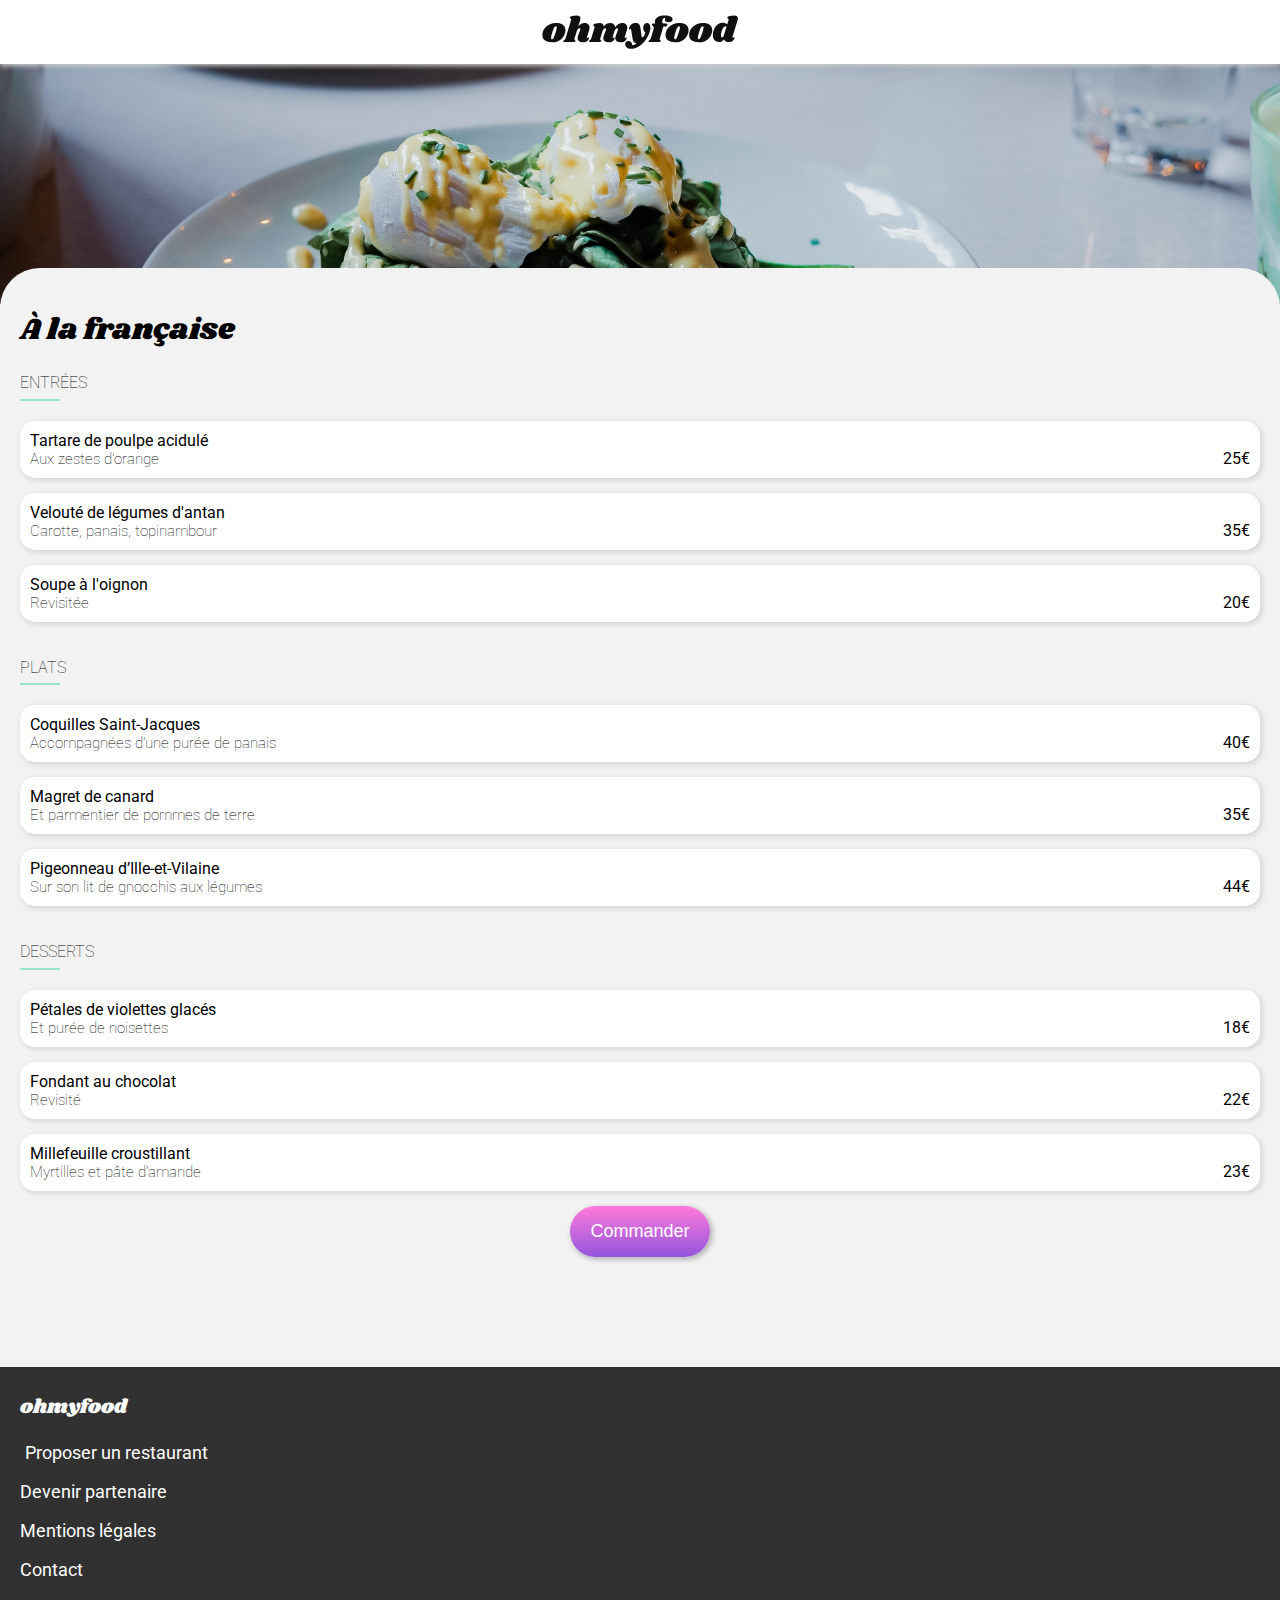
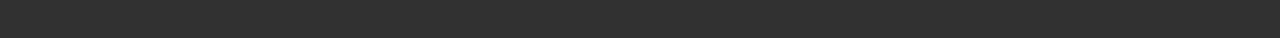
==== a la française.html @ 392450e6 "add all menu" ====
<!DOCTYPE html>
<html>


<head>
<link rel="preconnect" href="https://fonts.googleapis.com">
<link rel="preconnect" href="https://fonts.gstatic.com" crossorigin>
<link href="https://fonts.googleapis.com/css2?family=Roboto:wght@100;300;400;500;700&family=Shrikhand&display=swap" rel="stylesheet">
<link href="style.css" rel="stylesheet" type="text/css">
<link rel="stylesheet" href="https://cdnjs.cloudflare.com/ajax/libs/font-awesome/6.2.0/css/all.min.css" integrity="sha512-xh6O/CkQoPOWDdYTDqeRdPCVd1SpvCA9XXcUnZS2FmJNp1coAFzvtCN9BmamE+4aHK8yyUHUSCcJHgXloTyT2A==" crossorigin="anonymous" referrerpolicy="no-referrer" />
<meta name="viewport" content="width=device-width, initial-scale=1.0">
</head>

<body>
<header>
    <a href="index.html"><i class="fa-solid fa-arrow-left"></i></a>
    <img src="images/ohmyfood.svg">
</header>

<main>
    <section>
        <img class="image_menu" src="images/a_la_francaise.jpg" alt="À la française">
    </section> 

    <section class="carte">
        <div class="menutitle">
            À la française<i class="fa-regular fa-heart"></i>
        </div>

        <h4>Entrées</h4>
        <span class="trait"></span>

        <div class="menuplat delay1" type="button">
        <div class="menuelements">
            <div class="menutitres">
                <div>Tartare de poulpe acidulé</div> 
                <div class="menulite">Aux zestes d'orange</div>
            </div>
            <span class="menumontant">25€</span>
            <div class="menucheck"><i class="fa-solid fa-circle-check"></i></div>
        </div>
        </div>

        <div class="menuplat delay2" type="button">
        <div class="menuelements">
                <div class="menutitres">
                    <div>Velouté de légumes d'antan</div> 
                    <div class="menulite">Carotte, panais, topinambour</div>
                </div>
                <span class="menumontant">35€</span>
                <div class="menucheck"><i class="fa-solid fa-circle-check"></i></div>
        </div>
        </div>

        <div class="menuplat delay3" type="button">
        <div class="menuelements">
            <div class="menutitres">
                <div>Soupe à l'oignon</div> 
                <div class="menulite">Revisitée</div>
            </div>
            <span class="menumontant">20€</span>
            <div class="menucheck"><i class="fa-solid fa-circle-check"></i></div>
        </div>
        </div>
                
        <h4>Plats</h4>
        <span class="trait"></span>

        <div class="menuplat delay5" type="button">
            <div class="menuelements">
                <div class="menutitres">
                    <div>Coquilles Saint-Jacques</div> 
                    <div class="menulite">Accompagnées d'une purée de panais</div>
                </div>
                <span class="menumontant">40€</span>
                <div class="menucheck"><i class="fa-solid fa-circle-check"></i></div>
        </div>
        </div>

        <div class="menuplat delay6" type="button">
            <div class="menuelements">
                <div class="menutitres">
                    <div>Magret de canard</div> 
                    <div class="menulite">Et parmentier de pommes de terre</div>
                </div>
                <span class="menumontant">35€</span>
                <div class="menucheck"><i class="fa-solid fa-circle-check"></i></div>
        </div>
        </div>

        <div class="menuplat delay7" type="button">
            <div class="menuelements">
                <div class="menutitres">
                    <div>Pigeonneau d’Ille-et-Vilaine</div> 
                    <div class="menulite">Sur son lit de gnocchis aux légumes</div>
                </div>
                <span class="menumontant">44€</span>
                <div class="menucheck"><i class="fa-solid fa-circle-check"></i></div>
        </div>
        </div>

        <h4>Desserts</h4>
        <span class="trait"></span>

        <div class="menuplat delay8" type="button">
            <div class="menuelements">
                <div class="menutitres">
                    <div>Pétales de violettes glacés</div> 
                    <div class="menulite">Et purée de noisettes</div>
                </div>
                <span class="menumontant">18€</span>
                <div class="menucheck"><i class="fa-solid fa-circle-check"></i></div>
        </div>
        </div>

        <div class="menuplat delay9" type="button">
            <div class="menuelements">
                <div class="menutitres">
                    <div>Fondant au chocolat</div> 
                    <div class="menulite">Revisité</div>
                </div>
                <span class="menumontant">22€</span>
                <div class="menucheck"><i class="fa-solid fa-circle-check"></i></div>
        </div>
        </div>

        <div class="menuplat delay10" type="button">
            <div class="menuelements">
                <div class="menutitres">
                    <div>Millefeuille croustillant</div> 
                    <div class="menulite">Myrtilles et pâte d’amande</div>
                </div>
                <span class="menumontant">23€</span>
                <div class="menucheck"><i class="fa-solid fa-circle-check"></i></div>
        </div>
        </div>

    <button class="mainbutton" type="button">
        Commander
    </button>
</main>

<footer>
    <p class="footertitle">ohmyfood<p>
    <p>
        <i class="fa-solid fa-utensils"></i> Proposer un restaurant
    </p>
    <p>
        <i class="fa-solid fa-handshake-angle"></i> Devenir partenaire
    </p>
    <p>
        Mentions légales
    </p>
    <p>
        Contact
    </p>
</footer>

</body>
</html>
---- style.css ----
body{
    width: 100%;
    margin: 0px;
    padding: 0px;
    background-color: rgb(242, 242, 242);
    font-family: 'Roboto', sans-serif;
    overflow-x: hidden;
}

header{
    width: 100%;
    margin: 0px;
    padding-top: 15px;
    padding-bottom: 15px;
    background-color: white;
    box-shadow: 0px 2px 5px 0px rgb(206, 206, 206) ;
    display: flex;
    align-items: center;
    justify-content: center;
    position: relative;
}

main{
    width: 100%;
}

.localisation{
    width:auto;
    padding-top: 20px;
    padding-bottom: 20px;
    text-align: center;
    background-color: rgb(233, 232, 232);
    font-size: 18px;
}

h1{
    text-align: center;
    font-size: 27px;
    font-weight: 700;
    padding: 20px 50px 0px 50px;
}

h2{
    padding-left: 20px;
    padding-top: 20px;
}

h4{
    font-weight: 100;
    text-transform: uppercase;
}

.element1{
    padding-bottom: 15px;
    padding-right: 20px;
    padding-left: 20px;
    text-align: center;
    font-weight:100;
    font-size: 20px;
}

.mainbutton{
    display: block;
    background: linear-gradient(#FF79DA, #9356DC);
    text-align: center;
    color: white;
    border-radius: 40px;
    border: 0ch;
    padding: 15px 20px 15px 20px;
    width: auto;
    margin-left: auto;
    margin-right: auto;
    margin-bottom: 40px;
    font-size: 18px;
    box-shadow: 2px 2px 5px 1px rgb(185, 185, 185);
}

.mainbutton:hover{
    background: linear-gradient(#ffa5e5, #a578db);
    box-shadow: 10px 10px 5px 1px rgb(185, 185, 185);
}

.fonctionnement{
    display:flex;
    flex-direction: column;
    justify-content: center;
    background-color: white;
    padding-bottom: 20px;
}

.secondbutton{
    position: relative;
    background: rgb(246, 246, 246);
    width: 300px;
    border-radius: 20px;
    border: 0px;
    padding: 5px 25px 5px 25px;
    box-shadow: 2px 2px 5px 1px rgb(185, 185, 185);
    margin: auto;
    margin-bottom: 20px;
}

.troisiemebutton{
    position: relative;
    background: rgb(235, 234, 250);
    width: 300px;
    border-radius: 20px;
    border: 0px;
    padding: 5px 25px 5px 25px;
    box-shadow: 2px 2px 5px 1px rgb(185, 185, 185);
    margin: auto;
    margin-bottom: 20px;
}

.fonctionnementchiffre{
    position: absolute;
    left: -15px; top: 0px;
    background-color: #9356DC;
    height: 18px;
    width: 18px;
    border-radius: 50%;
    color: white;
    padding: 5px;
}

.fa-store{
    color: #9356DC;
}

.fonctionnementpicto{
    position: absolute;
    margin-left: -110px;
    margin-top: 15px;
}

.fonctionnementtexte{
    margin-left: 20px;
    font-size: 15px;
}

.restaurants{
    display: flex;
    flex-direction:row;
    justify-content: space-between;
    flex-wrap: wrap;
    margin: 0;
    padding: 0;
    width: 100%;
}

.card {
    position: relative;
    background-color: white;
    box-shadow: 0px 2px 5px 0px rgb(206, 206, 206);
    border-radius: 10px;
    margin: 10px 20px 20px 20px;
    display: block;
    width: 100%;
}

.card img{
    border-radius: 10px 10px 0px 0px;
    object-fit: cover; 
    width: 100%;
    height: 200px;
}

.cardresto{
    margin: 10px 0px 10px 20px;
    font-weight: 700;
    font-size: 20px;
    position:relative;
}

.cardville{
    margin: 10px 0px 10px 20px;
    font-weight: 300;
    font-size: 18px;
}

.card h3{
    padding-left: 20px;
    font-size: 17px;
    font-weight: bold;
}

.nouveau{
    position: absolute;
    top: 10px; right: 10px;
    background-color:#99E2D0;
    color: #007b5c;
    border-radius: 2px;
    padding: 5px;
    text-align: center;
    font-size: 13px;
    font-weight: 700;
}

.coeurmenu1{
    position: absolute;
    font-size: 30px;
    right: 30px; top: 4px;
}

.coeurmenu2{
    position: absolute;
    font-size: 30.5px;
    right: 30px; top: 4px;
    color: transparent;
    background-image: linear-gradient(#ffa5e5, #a578db);
    background-clip: text;
    -webkit-background-clip: text;
    opacity: 0;
}

.coeurmenu2:hover{
    opacity: 1;
    transition: all 600ms ;
}

.footertitle{
    font-size: 20px;
    font-family:'Shrikhand', cursive;
}

.fa-utensils{
    margin-right: 5px;
    font-size: 15px;
}

.fa-handshake-angle{
    font-size: 15px;
}
.fa-location-dot{
    margin-right: 10px;
}

.image_menu{
    position: relative;
    z-index: -1;
    height: 240px;
    width: 100%;
    object-fit: cover;
}

.carte{
    display: flex;
    flex-direction: column;
    justify-content: center;
    position: relative;
    bottom: 40px;
    z-index: 2;
    border: 0px;
    border-radius: 40px 40px 0px 0px;
    padding-top: 20px;
    padding-left: 20px;
    padding-right: 20px;
    background-color: rgb(242, 242, 242);
}

.menutitle{
    display:flex;
    flex-direction: row;
    justify-content: space-between;
    margin-top: 20px;
    font-size: 30px;
    font-family:'Shrikhand', cursive;
}

.menuplat{
    background-color: white;
    border-radius: 15px;
    margin: 0px 0px 15px 0px;
    box-shadow: 2px 2px 5px 1px rgb(216, 216, 216);
    animation: appear 2s;
    animation-fill-mode: both;
}

.menuelements{
    display: flex;
    overflow: hidden;
}

.menutitres{
    padding: 10px;
    overflow: hidden;
    white-space: nowrap;
    text-overflow: ellipsis;
}

.menulite{
    font-size: 15px;
    font-weight: 100;
    overflow: hidden;
    white-space: nowrap;
    text-overflow: ellipsis;
}

.menumontant{
    margin-left: auto;
    padding: 10px;
    display: flex;
    align-items: flex-end;
}

.menucheck{
    display: grid;
    place-items: center;
    background-color: #99E2D0;
    border-radius: 0px 15px 15px 0px;
    margin-right: -50px;
    width: 50px;    
}

.menuelements:hover .menucheck{
    margin-right: 0px;
    transition: all 400ms;
}

.fa-circle-check{
    color: white;
}

.menuelements:hover .fa-circle-check{
    animation: quarterspin 1000ms ease;
}

@keyframes quarterspin{
    0%{
        rotate: -150deg;
    }
    100%{
        rotate: 0deg;
    }
}


.delay1{
    animation-delay: 0.2s;
}

.delay2{
    animation-delay: 0.4s;
}

.delay3{
    animation-delay: 0.6s;
}

.delay4{
    animation-delay: 0.8s;
}

.delay5{
    animation-delay: 1s;
}

.delay6{
    animation-delay: 1.2s;
}

.delay7{
    animation-delay: 1.4s;
}

.delay8{
    animation-delay: 1.6s;
}

.delay9{
    animation-delay: 1.8s;
}

.delay10{
    animation-delay: 2s;
}


@keyframes appear{
    0%{
        transform: scale(0);
    }
    100%{
        transform: scale(1);
    }
}

.fa-arrow-left{
    position:absolute;
    margin-left: -320px;
    margin-top: 5px;
    font-size: 25px;
}

footer{
    background: rgb(49, 49, 49);
    bottom:0px;
    width:calc(100% - 20px);
    margin-top: 30px;
    padding:5px 0px 40px 20px;
    color: white;
    font-size: 18px;
}

.trait{
    border-bottom: 2px solid #99E2D0;
    display: inline-block;
    width: 40px;
    margin: -15px 0px 20px 0px;
}

.loader {
    position: fixed;
    display: grid;
    place-items:center;
    background-color: white;
    height:100vh;
    inset:0px;
    z-index:3;
    opacity: 1;
    animation: disappear 1800ms forwards;
    }

.spinner{
    width: 50px;
    height: 50px;
    border: 5px solid rgb(153, 153, 153);
    border-bottom-color: #9356DC;
    border-radius: 50%;
    display: inline-block;
    box-sizing: border-box;
    animation: spin 1s linear infinite;
}

    @keyframes disappear{
        0%{
            transform: scale(1);
        }
        100%{
            visibility: hidden;
        }
    }

    @keyframes spin{
        0%{
            rotate: 0deg;
        }
        100%{
            rotate: 360deg;
        }
    }
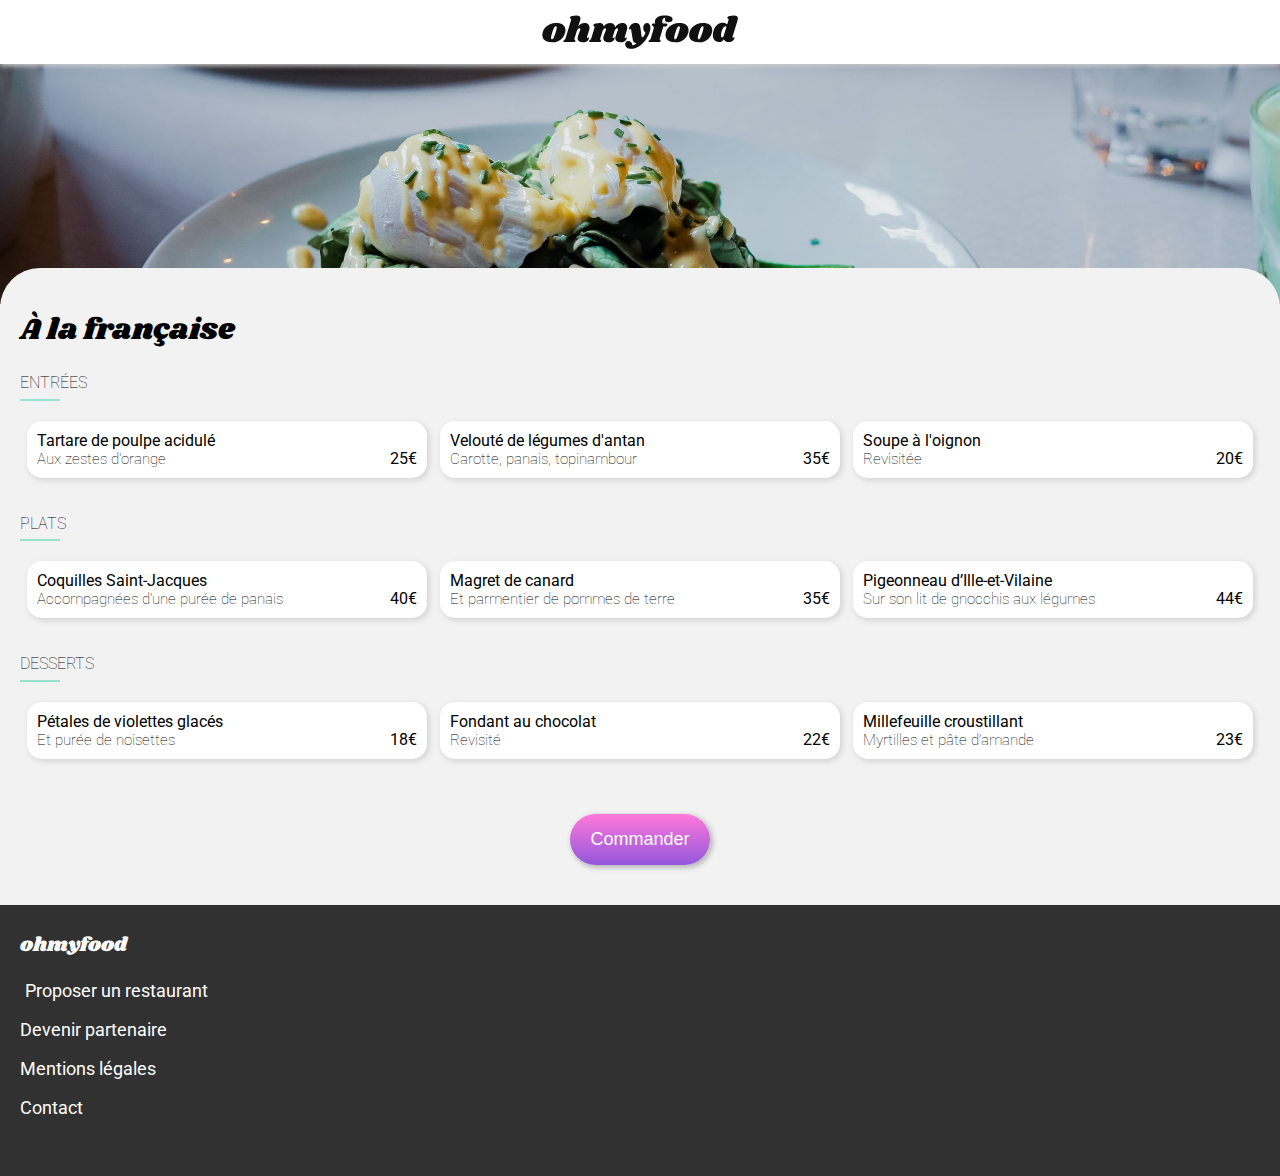
==== commit f122c245: "add media queries" ====
--- a/a la française.html
+++ b/a la française.html
@@ -30,6 +30,8 @@
         <h4>Entrées</h4>
         <span class="trait"></span>
 
+    <div class="big_screen">
+        
         <div class="menuplat delay1" type="button">
         <div class="menuelements">
             <div class="menutitres">
@@ -62,9 +64,13 @@
             <div class="menucheck"><i class="fa-solid fa-circle-check"></i></div>
         </div>
         </div>
-                
+          
+    </div>
+
         <h4>Plats</h4>
         <span class="trait"></span>
+
+        <div class="big_screen">
 
         <div class="menuplat delay5" type="button">
             <div class="menuelements">
@@ -99,8 +105,12 @@
         </div>
         </div>
 
+    </div>
+
         <h4>Desserts</h4>
         <span class="trait"></span>
+
+        <div class="big_screen">
 
         <div class="menuplat delay8" type="button">
             <div class="menuelements">
@@ -135,6 +145,10 @@
         </div>
         </div>
 
+    </div>
+
+    </section>
+
     <button class="mainbutton" type="button">
         Commander
     </button>
--- a/style.css
+++ b/style.css
@@ -17,7 +17,14 @@
     display: flex;
     align-items: center;
     justify-content: center;
-    position: relative;
+}
+
+.fa-arrow-left{
+    position: absolute;
+    margin-left: -80px;
+    margin-top: -10px;
+    font-size: 25px;
+    color: black;
 }
 
 main{
@@ -158,6 +165,25 @@
     width: 100%;
 }
 
+@media screen  and (min-width: 500px) {
+    .card{
+        width: 400px;
+        justify-content: center;
+    }
+
+    .menuplat{
+        width: 400px;
+    }
+
+    .big_screen{
+        display: flex;
+        flex-direction: row;
+        align-items: flex-start;
+        justify-content: space-around;
+        flex-wrap: wrap;
+    }
+}
+
 .card img{
     border-radius: 10px 10px 0px 0px;
     object-fit: cover; 
@@ -385,13 +411,6 @@
     }
 }
 
-.fa-arrow-left{
-    position:absolute;
-    margin-left: -320px;
-    margin-top: 5px;
-    font-size: 25px;
-}
-
 footer{
     background: rgb(49, 49, 49);
     bottom:0px;
